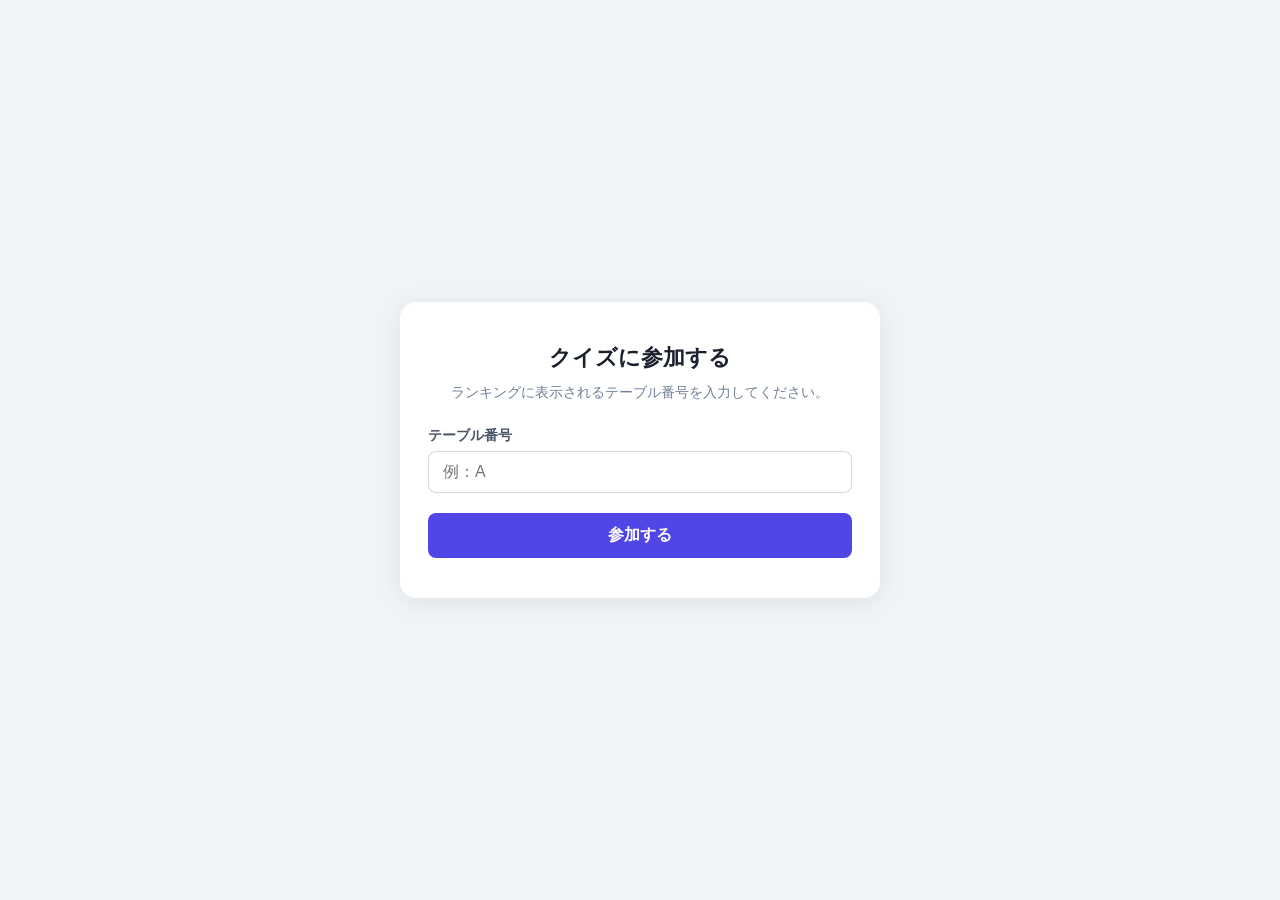
==== index.html @ 8c16b90e "初回実装" ====
<!DOCTYPE html>
<html lang="ja">
<head>
  <meta charset="UTF-8" />
  <meta name="viewport" content="width=device-width, initial-scale=1.0" />
  <title>クイズ参加</title>
  <link rel="stylesheet" href="style.css" />
</head>
<body>
  <div class="container">

    <!-- ① ニックネーム入力 -->
    <div id="nickname-screen" class="screen hidden">
      <h1>クイズに参加する</h1>
      <p class="sub-text">ランキングに表示されるテーブル番号を入力してください。</p>
      <form id="nickname-form" novalidate>
        <div class="field">
          <label for="nickname-input">テーブル番号</label>
          <input type="text" id="nickname-input" maxlength="12" placeholder="例：A" required />
        </div>
        <button type="submit" class="btn-primary">参加する</button>
      </form>
    </div>

    <!-- ② 待機中 -->
    <div id="waiting-screen" class="screen hidden">
      <div class="big-icon">⏳</div>
      <p class="screen-title">出題者が問題を準備中です…</p>
      <p class="nickname-display" id="waiting-nickname"></p>
    </div>

    <!-- ③ 回答入力 -->
    <div id="question-screen" class="screen hidden">
      <div class="question-badge">Q<span id="q-number"></span></div>
      <p id="q-text" class="question-text"></p>
      <form id="answer-form" novalidate>
        <div class="field">
          <label for="answer-input">あなたの回答（数値）</label>
          <input type="number" id="answer-input" step="any" inputmode="decimal"
                 placeholder="例：3.14" required />
        </div>
        <button type="submit" id="submit-btn" class="btn-primary">回答を送信する</button>
        <p id="answer-message" class="message" aria-live="polite"></p>
      </form>
    </div>

    <!-- ④ 送信済み・集計待ち -->
    <div id="submitted-screen" class="screen hidden">
      <div class="big-icon">✅</div>
      <p class="screen-title">回答を送信しました！</p>
      <p class="sub-text">結果発表をお待ちください…</p>
    </div>

    <!-- ⑤ 締切（未回答） -->
    <div id="closed-screen" class="screen hidden">
      <div class="big-icon">🔒</div>
      <p class="screen-title">回答受付が終了しました</p>
      <p class="sub-text">結果発表をお待ちください…</p>
    </div>

    <!-- ⑥ 結果発表 -->
    <div id="results-screen" class="screen hidden">
      <div class="results-header">
        <span class="question-badge">Q<span id="res-q-number"></span></span>
        <h2>結果発表！</h2>
      </div>
      <div class="correct-answer-box">
        正解：<strong id="res-correct"></strong>
      </div>
      <div id="res-podium" class="podium"></div>
      <div id="res-my-answer" class="my-answer-box hidden"></div>
      <div class="all-answers-wrap">
        <p class="section-label">全回答一覧</p>
        <ul id="res-all-answers" class="answer-list"></ul>
      </div>
    </div>

    <!-- ⑦ 総合ランキング -->
    <div id="ranking-screen" class="screen hidden">
      <div class="big-icon">🏆</div>
      <h2 class="screen-title">総合ランキング</h2>
      <ol id="ranking-list" class="ranking-list"></ol>
    </div>

  </div>
  <script src="script.js"></script>
</body>
</html>
---- style.css ----
*, *::before, *::after { box-sizing: border-box; margin: 0; padding: 0; }

body {
  font-family: 'Helvetica Neue', Arial, 'Hiragino Kaku Gothic ProN', sans-serif;
  background: #f0f4f8;
  min-height: 100vh;
  display: flex;
  align-items: center;
  justify-content: center;
  padding: 24px 16px;
}

.container {
  background: #fff;
  border-radius: 16px;
  box-shadow: 0 4px 24px rgba(0,0,0,.08);
  padding: 40px 28px;
  width: 100%;
  max-width: 480px;
}

/* ---- screens ---- */
.screen { display: block; }
.screen.hidden { display: none; }

/* ---- common ---- */
h1 {
  font-size: 1.4rem;
  font-weight: 700;
  color: #1a202c;
  margin-bottom: 8px;
  text-align: center;
}
h2 { font-size: 1.2rem; font-weight: 700; color: #1a202c; }

.sub-text { font-size: .875rem; color: #718096; text-align: center; margin-bottom: 24px; line-height: 1.6; }
.screen-title { font-size: 1.1rem; font-weight: 600; color: #2d3748; text-align: center; margin-bottom: 8px; }
.nickname-display { font-size: .85rem; color: #a0aec0; text-align: center; margin-top: 12px; }
.big-icon { font-size: 3rem; text-align: center; margin-bottom: 16px; }
.section-label { font-size: .8rem; font-weight: 600; color: #a0aec0; text-transform: uppercase; letter-spacing: .05em; margin-bottom: 8px; }

/* ---- form ---- */
.field { margin-bottom: 20px; }
.field label { display: block; font-size: .875rem; font-weight: 600; color: #4a5568; margin-bottom: 6px; }

input[type="text"],
input[type="email"],
input[type="number"] {
  width: 100%;
  padding: 11px 14px;
  border: 1px solid #cbd5e0;
  border-radius: 8px;
  font-size: 1rem;
  color: #1a202c;
  outline: none;
  transition: border-color .2s, box-shadow .2s;
}
input[type="number"] { font-size: 1.3rem; text-align: center; -moz-appearance: textfield; }
input[type="number"]::-webkit-inner-spin-button,
input[type="number"]::-webkit-outer-spin-button { -webkit-appearance: none; }
input:focus { border-color: #4f46e5; box-shadow: 0 0 0 3px rgba(79,70,229,.15); }

.btn-primary {
  width: 100%;
  padding: 12px;
  background: #4f46e5;
  color: #fff;
  font-size: 1rem;
  font-weight: 600;
  border: none;
  border-radius: 8px;
  cursor: pointer;
  transition: background .2s, opacity .2s;
}
.btn-primary:hover:not(:disabled) { background: #4338ca; }
.btn-primary:disabled { opacity: .55; cursor: not-allowed; }

.message { margin-top: 12px; font-size: .875rem; text-align: center; min-height: 1.4em; }
.message.success { color: #276749; }
.message.error   { color: #c53030; }

/* ---- question screen ---- */
.question-badge {
  display: inline-flex;
  align-items: center;
  background: #4f46e5;
  color: #fff;
  font-weight: 700;
  font-size: .85rem;
  padding: 3px 12px;
  border-radius: 999px;
  margin-bottom: 14px;
}
.question-text { font-size: 1.15rem; font-weight: 600; color: #1a202c; line-height: 1.6; margin-bottom: 24px; }

/* ---- results screen ---- */
.results-header { display: flex; align-items: center; gap: 10px; margin-bottom: 16px; }
.correct-answer-box {
  background: #f0fdf4;
  border: 1px solid #86efac;
  border-radius: 8px;
  padding: 10px 16px;
  font-size: 1rem;
  color: #166534;
  text-align: center;
  margin-bottom: 20px;
}
.correct-answer-box strong { font-size: 1.3rem; }

/* podium: top 3 */
.podium { display: flex; flex-direction: column; gap: 8px; margin-bottom: 20px; }
.podium-item {
  display: flex;
  align-items: center;
  gap: 10px;
  padding: 10px 14px;
  border-radius: 10px;
  font-size: .95rem;
}
.podium-item.rank-1 { background: #fef9c3; border: 1px solid #fde047; }
.podium-item.rank-2 { background: #f1f5f9; border: 1px solid #cbd5e0; }
.podium-item.rank-3 { background: #fff7ed; border: 1px solid #fdba74; }
.podium-medal { font-size: 1.3rem; }
.podium-nick { font-weight: 600; color: #1a202c; flex: 1; }
.podium-value { color: #4a5568; font-size: .875rem; }
.podium-pts { font-weight: 700; color: #4f46e5; white-space: nowrap; }

/* my answer */
.my-answer-box {
  background: #eef2ff;
  border: 1px solid #c7d2fe;
  border-radius: 8px;
  padding: 10px 16px;
  font-size: .9rem;
  color: #3730a3;
  text-align: center;
  margin-bottom: 20px;
}

/* all answers list */
.answer-list { list-style: none; display: flex; flex-direction: column; gap: 4px; }
.answer-list li {
  display: flex;
  align-items: center;
  justify-content: space-between;
  padding: 6px 10px;
  border-radius: 6px;
  font-size: .875rem;
  color: #4a5568;
  background: #f7fafc;
}
.answer-list li.is-me { background: #eef2ff; color: #3730a3; font-weight: 600; }
.answer-diff { color: #a0aec0; font-size: .8rem; }

/* ---- ranking screen ---- */
.ranking-list { list-style: none; display: flex; flex-direction: column; gap: 8px; margin-top: 20px; }
.ranking-list li {
  display: flex;
  align-items: center;
  gap: 12px;
  padding: 12px 14px;
  border-radius: 10px;
  background: #f7fafc;
  font-size: .95rem;
}
.ranking-list li:nth-child(1) { background: #fef9c3; }
.ranking-list li:nth-child(2) { background: #f1f5f9; }
.ranking-list li:nth-child(3) { background: #fff7ed; }
.rank-num { font-weight: 700; color: #718096; width: 24px; text-align: center; }
.rank-nick { font-weight: 600; color: #1a202c; flex: 1; }
.rank-pts { font-weight: 700; color: #4f46e5; }
.rank-me-badge { font-size: .7rem; background: #4f46e5; color: #fff; border-radius: 4px; padding: 1px 6px; }

/* ============================================================
   admin.html
   ============================================================ */
.admin-wrap {
  background: #fff;
  border-radius: 16px;
  box-shadow: 0 4px 24px rgba(0,0,0,.08);
  padding: 32px 28px;
  width: 100%;
  max-width: 580px;
}
.admin-wrap h1 { font-size: 1.3rem; text-align: center; margin-bottom: 20px; }

.status-bar {
  display: flex;
  align-items: center;
  justify-content: space-between;
  background: #f7fafc;
  border: 1px solid #e2e8f0;
  border-radius: 8px;
  padding: 9px 14px;
  margin-bottom: 20px;
  font-size: .875rem;
  color: #4a5568;
}
.phase-badge {
  display: inline-block;
  padding: 2px 10px;
  border-radius: 999px;
  font-size: .8rem;
  font-weight: 700;
  color: #fff;
}
.phase-waiting  { background: #a0aec0; }
.phase-open     { background: #38a169; }
.phase-closed   { background: #e53e3e; }
.phase-results  { background: #d69e2e; }
.phase-ranking  { background: #4f46e5; }

/* question list */
.q-list { list-style: none; display: flex; flex-direction: column; gap: 8px; margin-bottom: 20px; }
.q-item {
  border: 1px solid #e2e8f0;
  border-radius: 10px;
  padding: 12px 14px;
  cursor: pointer;
  transition: border-color .2s, background .2s;
}
.q-item:hover  { border-color: #4f46e5; background: #f5f3ff; }
.q-item.active { border-color: #4f46e5; background: #eef2ff; }
.q-item-top { display: flex; align-items: flex-start; gap: 10px; margin-bottom: 8px; }
.q-num-badge {
  flex-shrink: 0;
  width: 26px; height: 26px;
  background: #4f46e5; color: #fff;
  border-radius: 50%;
  display: flex; align-items: center; justify-content: center;
  font-size: .8rem; font-weight: 700;
}
.q-item.active .q-num-badge { background: #312e81; }
.q-text-label { font-size: .9rem; color: #2d3748; line-height: 1.5; }
.correct-input-wrap { display: flex; align-items: center; gap: 8px; }
.correct-input-wrap label { font-size: .8rem; color: #718096; white-space: nowrap; }
.correct-input-wrap input {
  width: 120px;
  padding: 5px 10px;
  border: 1px solid #cbd5e0;
  border-radius: 6px;
  font-size: .9rem;
  outline: none;
}
.correct-input-wrap input:focus { border-color: #4f46e5; }

/* action buttons */
.action-grid { display: grid; grid-template-columns: 1fr 1fr; gap: 8px; margin-bottom: 12px; }
.btn {
  padding: 10px 8px;
  font-size: .875rem;
  font-weight: 600;
  border: none;
  border-radius: 8px;
  cursor: pointer;
  transition: opacity .2s, background .2s;
  white-space: nowrap;
}
.btn:disabled { opacity: .45; cursor: not-allowed; }
.btn-open    { background: #38a169; color: #fff; }
.btn-open:hover:not(:disabled)    { background: #2f855a; }
.btn-close   { background: #e53e3e; color: #fff; }
.btn-close:hover:not(:disabled)   { background: #c53030; }
.btn-results { background: #d69e2e; color: #fff; grid-column: 1 / -1; }
.btn-results:hover:not(:disabled) { background: #b7791f; }
.btn-ranking { background: #4f46e5; color: #fff; grid-column: 1 / -1; }
.btn-ranking:hover:not(:disabled) { background: #4338ca; }
.btn-next    { background: #718096; color: #fff; grid-column: 1 / -1; }
.btn-next:hover:not(:disabled)    { background: #4a5568; }

.admin-msg { font-size: .875rem; color: #718096; text-align: center; min-height: 1.4em; margin-top: 4px; }
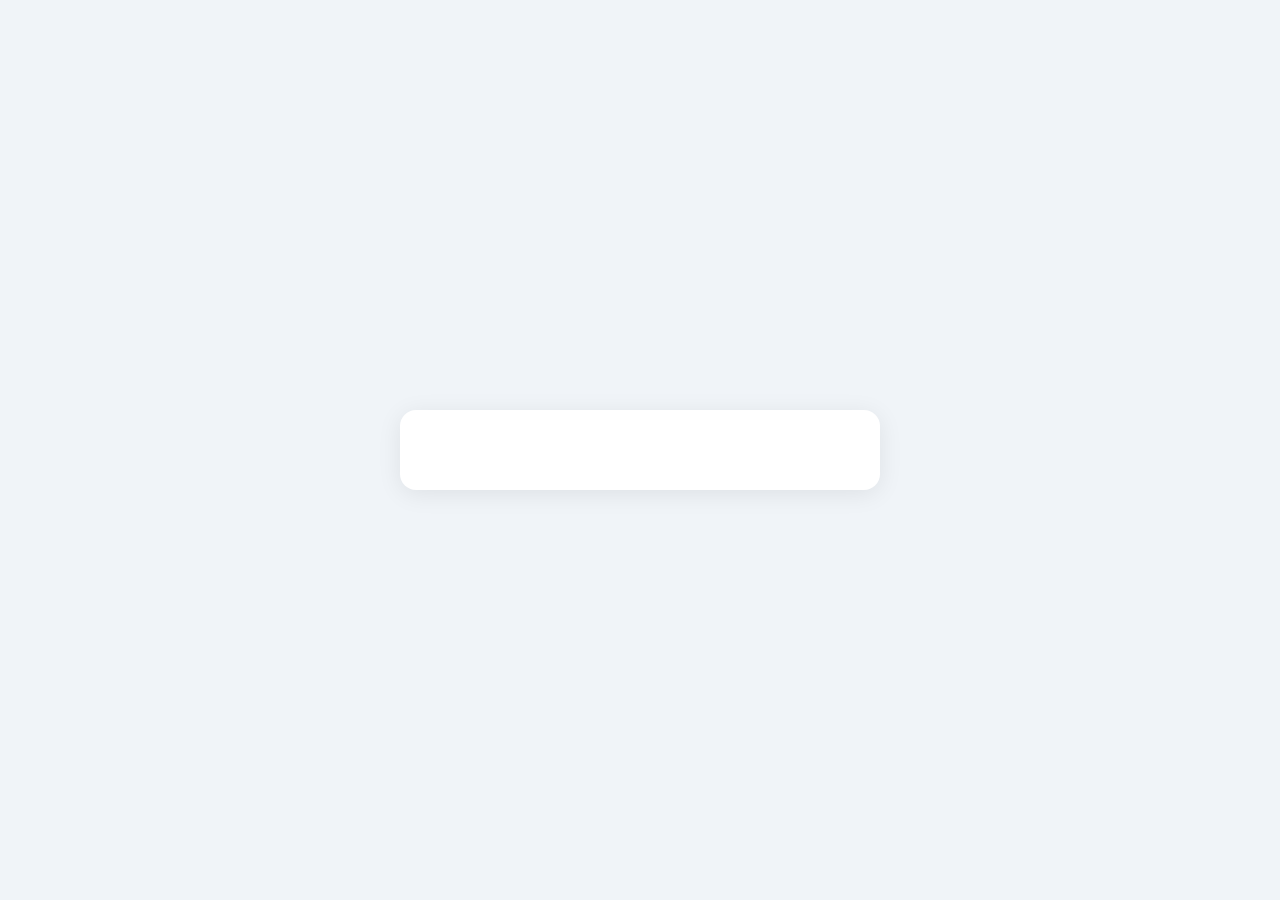
==== commit 81233567: "デプロイビルド項目を再設定" ====
--- a/index.html
+++ b/index.html
@@ -83,6 +83,7 @@
     </div>
 
   </div>
+  <script src="config.js"></script>
   <script src="script.js"></script>
 </body>
 </html>
